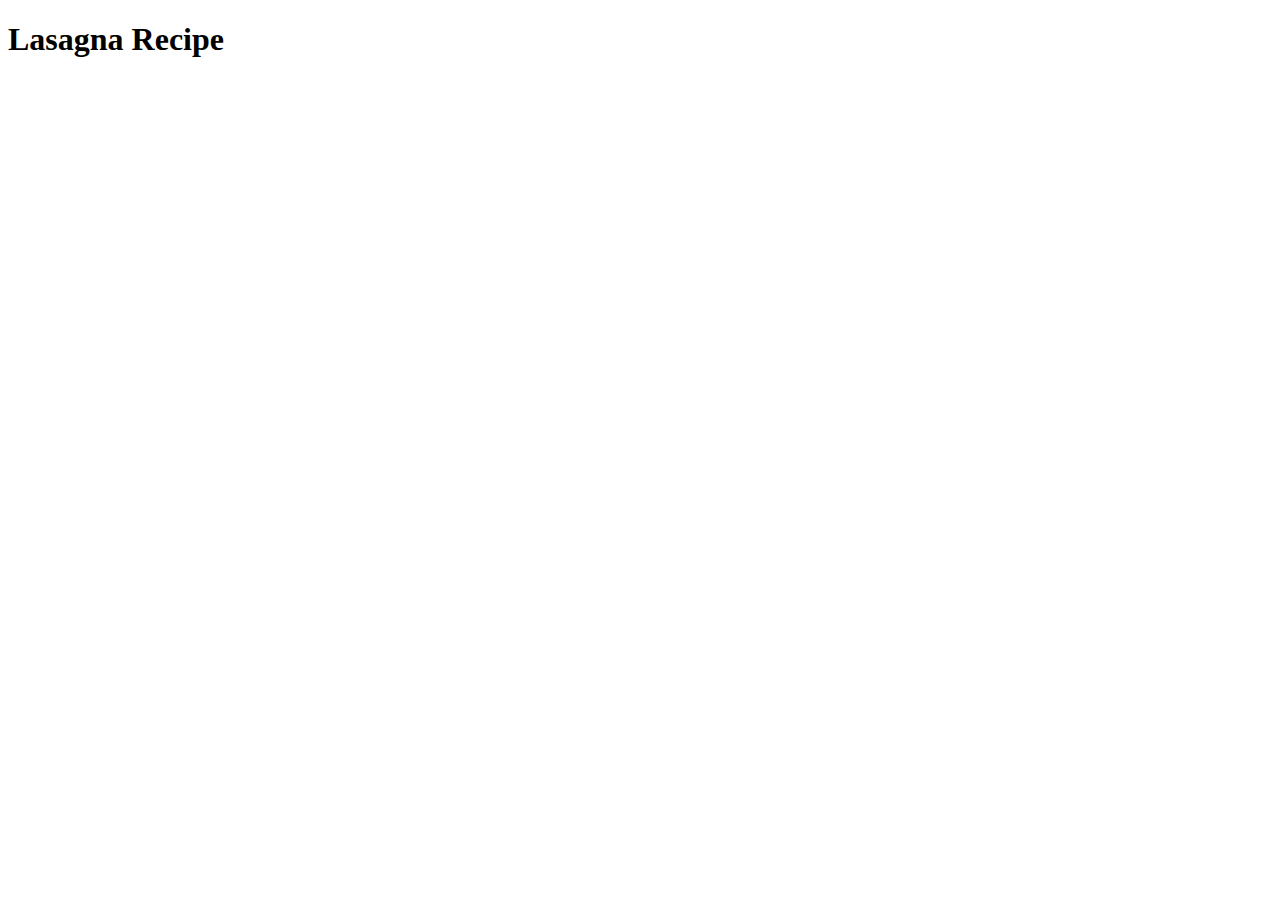
==== recipes/lasagna.html @ 75189beb "feat: Add index.html and recipes/lasagna.html" ====
<!DOCTYPE html>
<html lang="en">
<head>
  <meta charset="UTF-8">
  <meta http-equiv="X-UA-Compatible" content="IE=edge">
  <meta name="viewport" content="width=device-width, initial-scale=1.0">
  <title>Classic lasagna recipe</title>
</head>
<body>
  <h1>Lasagna Recipe</h1>
</body>
</html>
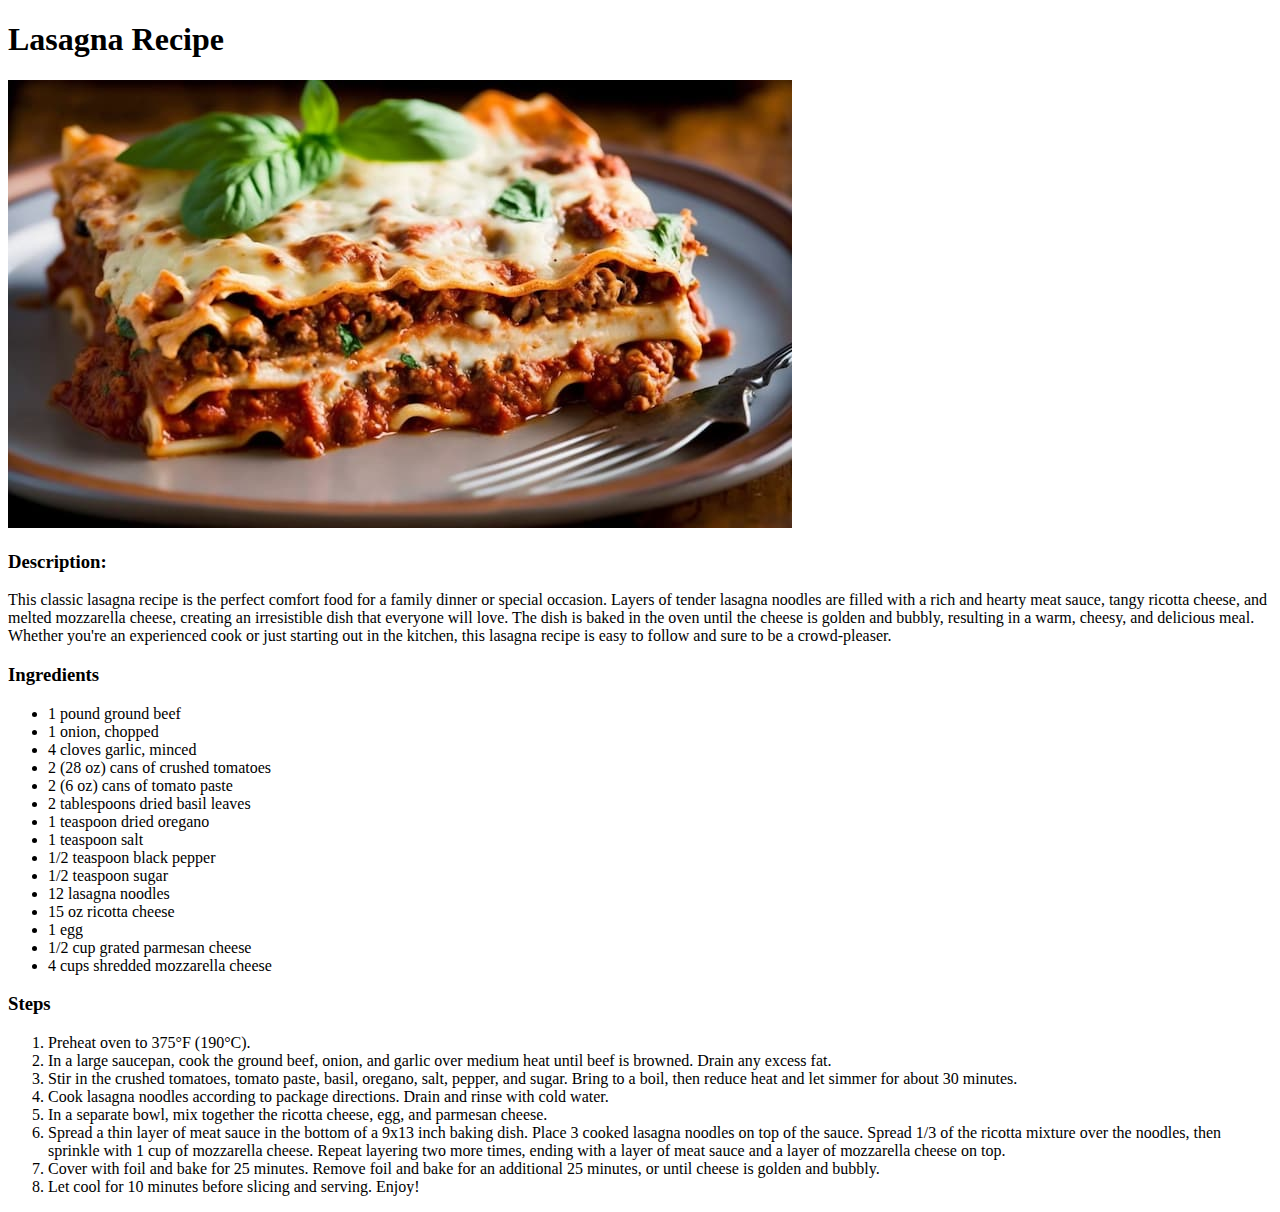
==== commit f6504ad3: "feat: Add lasagna.jpg and content of recipe" ====
--- a/recipes/lasagna.html
+++ b/recipes/lasagna.html
@@ -1,12 +1,70 @@
 <!DOCTYPE html>
 <html lang="en">
+
 <head>
   <meta charset="UTF-8">
   <meta http-equiv="X-UA-Compatible" content="IE=edge">
   <meta name="viewport" content="width=device-width, initial-scale=1.0">
   <title>Classic lasagna recipe</title>
 </head>
+
 <body>
   <h1>Lasagna Recipe</h1>
+  <img src="/images/lasagna_recipe.jpg" alt="Lasagna">
+  <h3>Description:</h3>
+  <p>This classic lasagna recipe is the perfect comfort food for a family dinner or special occasion. Layers of tender
+    lasagna noodles are filled with a rich and hearty meat sauce, tangy ricotta cheese, and melted mozzarella cheese,
+    creating an irresistible dish that everyone will love. The dish is baked in the oven until the cheese is golden and
+    bubbly, resulting in a warm, cheesy, and delicious meal. Whether you're an experienced cook or just starting out in
+    the kitchen, this lasagna recipe is easy to follow and sure to be a crowd-pleaser.</p>
+  <h3>Ingredients</h3>
+  <ul>
+    <li>1 pound ground beef</li>
+    <li>1 onion, chopped</li>
+    <li>4 cloves garlic, minced</li>
+    <li>2 (28 oz) cans of crushed tomatoes</li>
+    <li>2 (6 oz) cans of tomato paste</li>
+    <li>2 tablespoons dried basil leaves</li>
+    <li>1 teaspoon dried oregano</li>
+    <li>1 teaspoon salt</li>
+    <li>1/2 teaspoon black pepper</li>
+    <li>1/2 teaspoon sugar</li>
+    <li>12 lasagna noodles</li>
+    <li>15 oz ricotta cheese</li>
+    <li>1 egg</li>
+    <li>1/2 cup grated parmesan cheese</li>
+    <li>4 cups shredded mozzarella cheese</li>
+  </ul>
+  <h3>Steps</h3>
+  <ol>
+    <li>
+      Preheat oven to 375°F (190°C).
+    </li>
+    <li>
+      In a large saucepan, cook the ground beef, onion, and garlic over medium heat until beef is browned. Drain any
+      excess fat.
+    </li>
+    <li>
+      Stir in the crushed tomatoes, tomato paste, basil, oregano, salt, pepper, and sugar. Bring to a boil, then
+      reduce heat and let simmer for about 30 minutes.
+    </li>
+    <li>
+      Cook lasagna noodles according to package directions. Drain and rinse with cold water.
+    </li>
+    <li>
+      In a separate bowl, mix together the ricotta cheese, egg, and parmesan cheese.
+    </li>
+    <li>
+      Spread a thin layer of meat sauce in the bottom of a 9x13 inch baking dish. Place 3 cooked lasagna noodles on
+      top of the sauce. Spread 1/3 of the ricotta mixture over the noodles, then sprinkle with 1 cup of mozzarella
+      cheese. Repeat layering two more times, ending with a layer of meat sauce and a layer of mozzarella cheese on top.
+    </li>
+    <li>
+      Cover with foil and bake for 25 minutes. Remove foil and bake for an additional 25 minutes, or until cheese is
+      golden and bubbly.
+    </li>
+    <li>Let cool for 10 minutes before slicing and serving. Enjoy!</li>
+  </ol>
 </body>
+
 </html>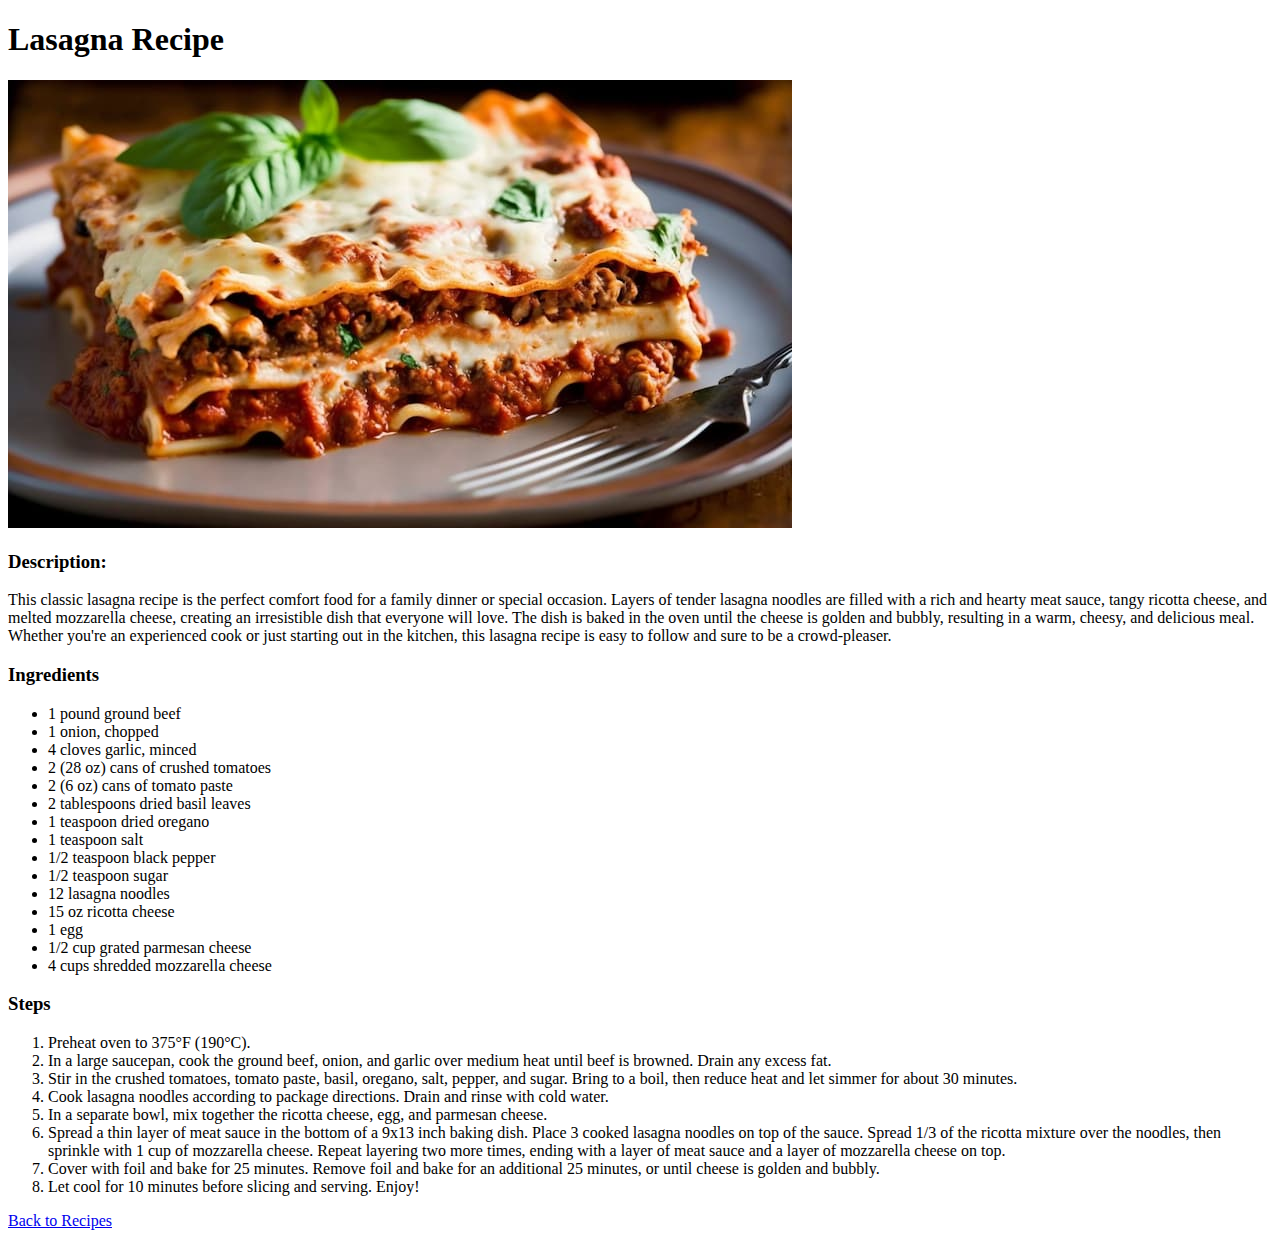
==== commit 51c117fd: "feat: Add images to recipes and 2 more recipes" ====
--- a/recipes/lasagna.html
+++ b/recipes/lasagna.html
@@ -10,7 +10,7 @@
 
 <body>
   <h1>Lasagna Recipe</h1>
-  <img src="/images/lasagna_recipe.jpg" alt="Lasagna">
+  <img src="../images/lasagna_recipe.jpg" alt="Lasagna">
   <h3>Description:</h3>
   <p>This classic lasagna recipe is the perfect comfort food for a family dinner or special occasion. Layers of tender
     lasagna noodles are filled with a rich and hearty meat sauce, tangy ricotta cheese, and melted mozzarella cheese,
@@ -65,6 +65,7 @@
     </li>
     <li>Let cool for 10 minutes before slicing and serving. Enjoy!</li>
   </ol>
+  <a href="../index.html">Back to Recipes</a>
 </body>
 
 </html>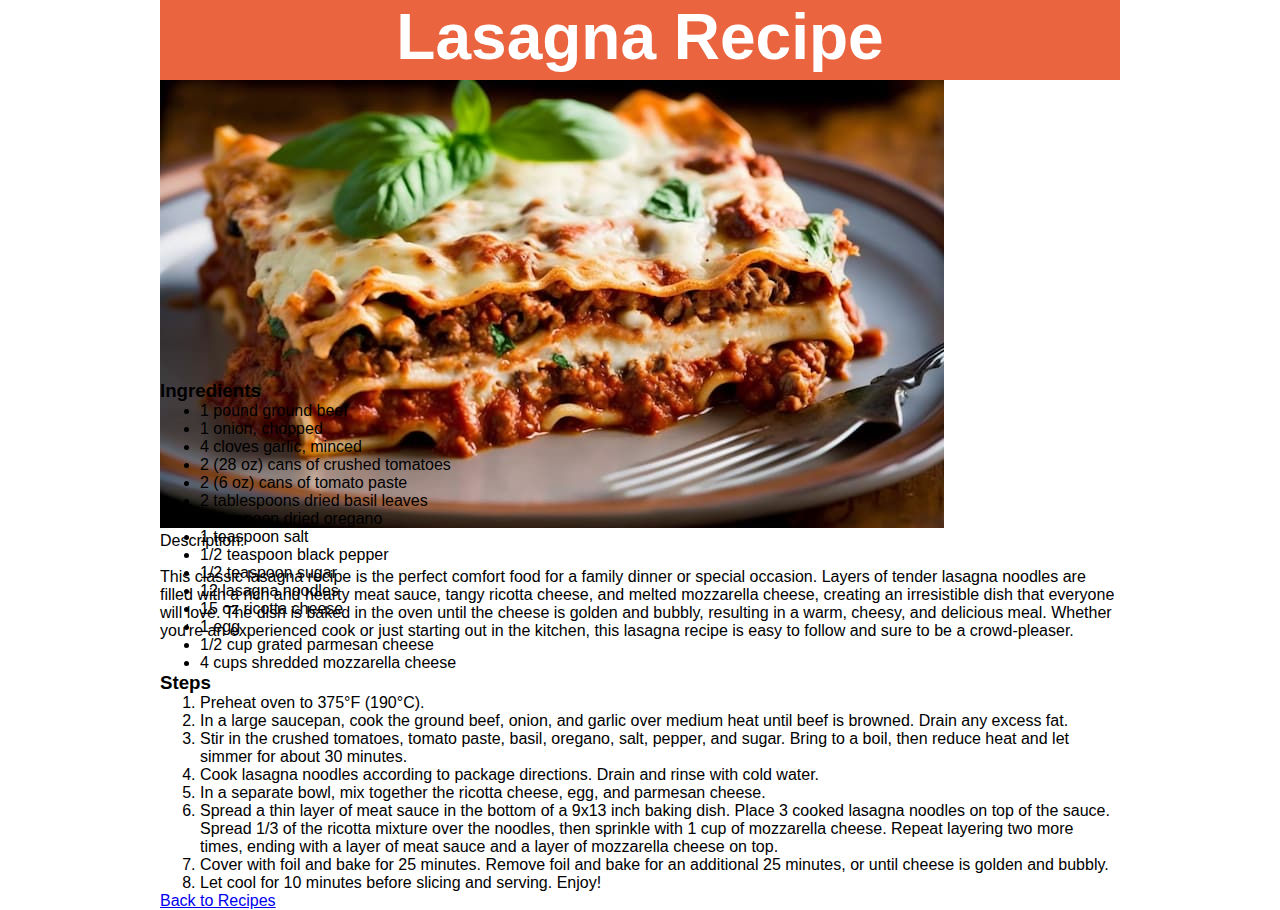
==== commit e77b850d: "Add css for index.html" ====
--- a/recipes/lasagna.html
+++ b/recipes/lasagna.html
@@ -5,67 +5,95 @@
   <meta charset="UTF-8">
   <meta http-equiv="X-UA-Compatible" content="IE=edge">
   <meta name="viewport" content="width=device-width, initial-scale=1.0">
+  <link rel="stylesheet" href="../css/style.css">
   <title>Classic lasagna recipe</title>
 </head>
 
 <body>
-  <h1>Lasagna Recipe</h1>
-  <img src="../images/lasagna_recipe.jpg" alt="Lasagna">
-  <h3>Description:</h3>
-  <p>This classic lasagna recipe is the perfect comfort food for a family dinner or special occasion. Layers of tender
-    lasagna noodles are filled with a rich and hearty meat sauce, tangy ricotta cheese, and melted mozzarella cheese,
-    creating an irresistible dish that everyone will love. The dish is baked in the oven until the cheese is golden and
-    bubbly, resulting in a warm, cheesy, and delicious meal. Whether you're an experienced cook or just starting out in
-    the kitchen, this lasagna recipe is easy to follow and sure to be a crowd-pleaser.</p>
-  <h3>Ingredients</h3>
-  <ul>
-    <li>1 pound ground beef</li>
-    <li>1 onion, chopped</li>
-    <li>4 cloves garlic, minced</li>
-    <li>2 (28 oz) cans of crushed tomatoes</li>
-    <li>2 (6 oz) cans of tomato paste</li>
-    <li>2 tablespoons dried basil leaves</li>
-    <li>1 teaspoon dried oregano</li>
-    <li>1 teaspoon salt</li>
-    <li>1/2 teaspoon black pepper</li>
-    <li>1/2 teaspoon sugar</li>
-    <li>12 lasagna noodles</li>
-    <li>15 oz ricotta cheese</li>
-    <li>1 egg</li>
-    <li>1/2 cup grated parmesan cheese</li>
-    <li>4 cups shredded mozzarella cheese</li>
-  </ul>
-  <h3>Steps</h3>
-  <ol>
-    <li>
-      Preheat oven to 375°F (190°C).
-    </li>
-    <li>
-      In a large saucepan, cook the ground beef, onion, and garlic over medium heat until beef is browned. Drain any
-      excess fat.
-    </li>
-    <li>
-      Stir in the crushed tomatoes, tomato paste, basil, oregano, salt, pepper, and sugar. Bring to a boil, then
-      reduce heat and let simmer for about 30 minutes.
-    </li>
-    <li>
-      Cook lasagna noodles according to package directions. Drain and rinse with cold water.
-    </li>
-    <li>
-      In a separate bowl, mix together the ricotta cheese, egg, and parmesan cheese.
-    </li>
-    <li>
-      Spread a thin layer of meat sauce in the bottom of a 9x13 inch baking dish. Place 3 cooked lasagna noodles on
-      top of the sauce. Spread 1/3 of the ricotta mixture over the noodles, then sprinkle with 1 cup of mozzarella
-      cheese. Repeat layering two more times, ending with a layer of meat sauce and a layer of mozzarella cheese on top.
-    </li>
-    <li>
-      Cover with foil and bake for 25 minutes. Remove foil and bake for an additional 25 minutes, or until cheese is
-      golden and bubbly.
-    </li>
-    <li>Let cool for 10 minutes before slicing and serving. Enjoy!</li>
-  </ol>
-  <a href="../index.html">Back to Recipes</a>
+  <div class="container">
+    <div>
+      <div class="title">
+        <h1>Lasagna Recipe</h1>
+      </div>
+      <div class="block">
+        <div class="img">
+          <div>
+            <img src="../images/lasagna_recipe.jpg" alt="Lasagna">
+          </div>
+          
+        </div>
+        <div class="description">
+          <div class="text">
+            Description: <br> <br>
+            This classic lasagna recipe is the perfect comfort food for a family dinner or special occasion. Layers of
+            tender
+            lasagna noodles are filled with a rich and hearty meat sauce, tangy ricotta cheese, and melted mozzarella
+            cheese,
+            creating an irresistible dish that everyone will love. The dish is baked in the oven until the cheese is
+            golden and
+            bubbly, resulting in a warm, cheesy, and delicious meal. Whether you're an experienced cook or just starting
+            out in
+            the kitchen, this lasagna recipe is easy to follow and sure to be a crowd-pleaser.
+  
+          </div>
+        </div>
+      </div>
+      
+    </div>
+    <div class="ingridients">
+      <h3>Ingredients</h3>
+      <ul>
+        <li>1 pound ground beef</li>
+        <li>1 onion, chopped</li>
+        <li>4 cloves garlic, minced</li>
+        <li>2 (28 oz) cans of crushed tomatoes</li>
+        <li>2 (6 oz) cans of tomato paste</li>
+        <li>2 tablespoons dried basil leaves</li>
+        <li>1 teaspoon dried oregano</li>
+        <li>1 teaspoon salt</li>
+        <li>1/2 teaspoon black pepper</li>
+        <li>1/2 teaspoon sugar</li>
+        <li>12 lasagna noodles</li>
+        <li>15 oz ricotta cheese</li>
+        <li>1 egg</li>
+        <li>1/2 cup grated parmesan cheese</li>
+        <li>4 cups shredded mozzarella cheese</li>
+      </ul>
+      <h3>Steps</h3>
+      <ol>
+        <li>
+          Preheat oven to 375°F (190°C).
+        </li>
+        <li>
+          In a large saucepan, cook the ground beef, onion, and garlic over medium heat until beef is browned. Drain any
+          excess fat.
+        </li>
+        <li>
+          Stir in the crushed tomatoes, tomato paste, basil, oregano, salt, pepper, and sugar. Bring to a boil, then
+          reduce heat and let simmer for about 30 minutes.
+        </li>
+        <li>
+          Cook lasagna noodles according to package directions. Drain and rinse with cold water.
+        </li>
+        <li>
+          In a separate bowl, mix together the ricotta cheese, egg, and parmesan cheese.
+        </li>
+        <li>
+          Spread a thin layer of meat sauce in the bottom of a 9x13 inch baking dish. Place 3 cooked lasagna noodles on
+          top of the sauce. Spread 1/3 of the ricotta mixture over the noodles, then sprinkle with 1 cup of mozzarella
+          cheese. Repeat layering two more times, ending with a layer of meat sauce and a layer of mozzarella cheese on
+          top.
+        </li>
+        <li>
+          Cover with foil and bake for 25 minutes. Remove foil and bake for an additional 25 minutes, or until cheese is
+          golden and bubbly.
+        </li>
+        <li>Let cool for 10 minutes before slicing and serving. Enjoy!</li>
+      </ol>
+      <a href="../index.html">Back to Recipes</a>
+    </div>
+  </div>
+
 </body>
 
 </html>--- a/css/style.css
+++ b/css/style.css
@@ -0,0 +1,58 @@
+* {
+  margin: 0;
+  font-family: Arial, Helvetica, sans-serif;
+}
+
+body {
+  margin-top: 0;
+}
+
+.container {
+  width: 960px;
+  margin-left: auto;
+  margin-right: auto;
+}
+
+.title {
+  background-color: #EB6440;
+  color: white;
+  text-align: center;
+  font-size: 32px;
+  font-weight: bolder;
+  height: 80px;
+}
+
+h1 {
+  margin-top: 0;
+  margin-bottom: 0;
+}
+
+.block {
+
+  height: 300px;
+}
+
+.gradient {
+
+  /* can be treated like a fallback */
+  background-color: #EB6440;
+  opacity: inherit;
+
+  /* will be "on top", if browser supports it */
+  background-image: linear-gradient(#EB6440, white);
+}
+
+.background-image {
+  background-image: url(../images/odin.jpg);
+  background-position: center;
+  background-size: cover;
+  height: 510px;
+  opacity: 0.4;
+}
+
+.menu {
+  font-size: 24px;
+  padding-top: 15%;
+  display: flex;
+  justify-content: center;
+}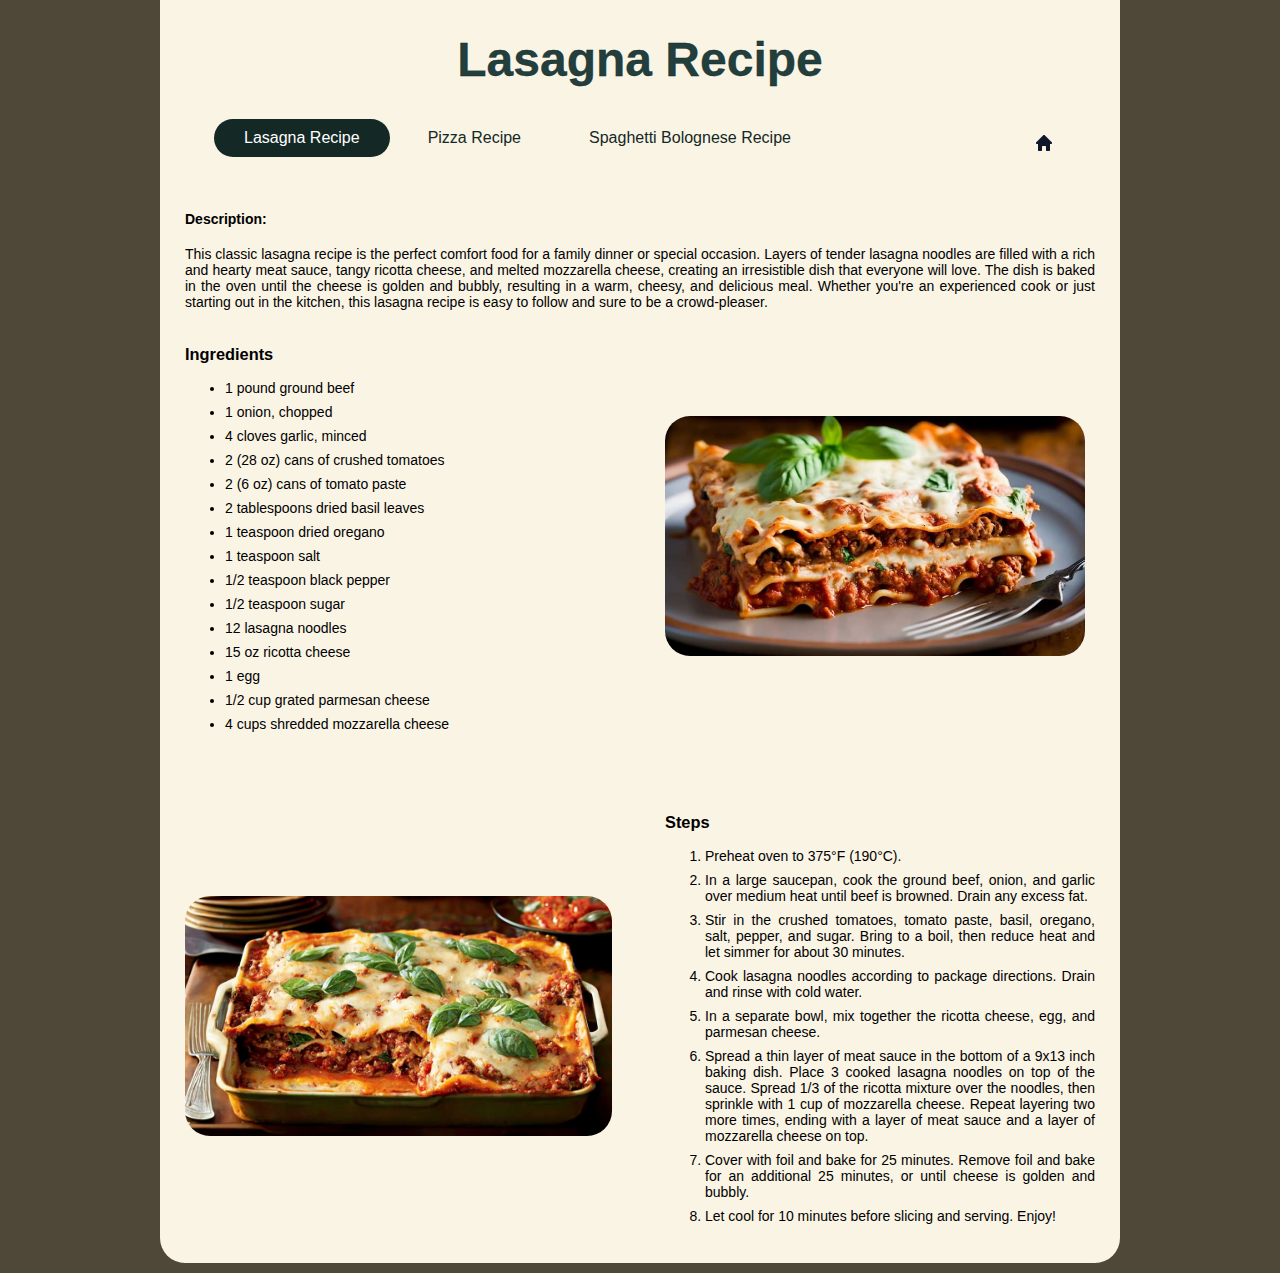
==== commit bb904f99: "feat: design version 1. new css and html" ====
--- a/recipes/lasagna.html
+++ b/recipes/lasagna.html
@@ -6,94 +6,113 @@
   <meta http-equiv="X-UA-Compatible" content="IE=edge">
   <meta name="viewport" content="width=device-width, initial-scale=1.0">
   <link rel="stylesheet" href="../css/style.css">
+
   <title>Classic lasagna recipe</title>
 </head>
 
 <body>
   <div class="container">
+
+    <div class="header">
+      <h1>Lasagna Recipe</h1>
+    </div>
+
     <div>
-      <div class="title">
-        <h1>Lasagna Recipe</h1>
+      <nav>
+
+        <ul class="navbar">
+          <li class="active"><a href="../recipes/lasagna.html">Lasagna Recipe</a></li>
+          <li><a href="../recipes/pizza.html">Pizza Recipe</a></li>
+          <li><a href="../recipes/spaghetti_bolognese.html">Spaghetti Bolognese Recipe</a></li>
+          <a href="/"><img class="logo-img" src="../images/home.png" alt="home"></a>
+        </ul>
+      </nav>
+    </div>
+
+    <div class="content">
+      <h4>Description:</h4>
+      <p>This classic lasagna recipe is the perfect comfort food for a family dinner or special occasion. Layers of
+        tender lasagna noodles are filled with a rich and hearty meat sauce, tangy ricotta cheese, and melted mozzarella
+        cheese, creating an irresistible dish that everyone will love. The dish is baked in the oven until the cheese is
+        golden and bubbly, resulting in a warm, cheesy, and delicious meal. Whether you're an experienced cook or just
+        starting
+        out in the kitchen, this lasagna recipe is easy to follow and sure to be a crowd-pleaser.
+      </p>
+
+
+    </div>
+    <div class="wrapper">
+      <div class="left">
+        <h3>Ingredients</h3>
+        <ul class="columns">
+          <li>1 pound ground beef</li>
+          <li>1 onion, chopped</li>
+          <li>4 cloves garlic, minced</li>
+          <li>2 (28 oz) cans of crushed tomatoes</li>
+          <li>2 (6 oz) cans of tomato paste</li>
+          <li>2 tablespoons dried basil leaves</li>
+          <li>1 teaspoon dried oregano</li>
+          <li>1 teaspoon salt</li>
+          <li>1/2 teaspoon black pepper</li>
+          <li>1/2 teaspoon sugar</li>
+          <li>12 lasagna noodles</li>
+          <li>15 oz ricotta cheese</li>
+          <li>1 egg</li>
+          <li>1/2 cup grated parmesan cheese</li>
+          <li>4 cups shredded mozzarella cheese</li>
+        </ul>
       </div>
-      <div class="block">
-        <div class="img">
-          <div>
-            <img src="../images/lasagna_recipe.jpg" alt="Lasagna">
-          </div>
-          
-        </div>
-        <div class="description">
-          <div class="text">
-            Description: <br> <br>
-            This classic lasagna recipe is the perfect comfort food for a family dinner or special occasion. Layers of
-            tender
-            lasagna noodles are filled with a rich and hearty meat sauce, tangy ricotta cheese, and melted mozzarella
-            cheese,
-            creating an irresistible dish that everyone will love. The dish is baked in the oven until the cheese is
-            golden and
-            bubbly, resulting in a warm, cheesy, and delicious meal. Whether you're an experienced cook or just starting
-            out in
-            the kitchen, this lasagna recipe is easy to follow and sure to be a crowd-pleaser.
-  
-          </div>
-        </div>
+      <div class="right image-img">
+        <img src="/images/lasagna_recipe.jpg" alt="">
       </div>
-      
+
+      <div class="left image-img">
+        <img src="/images/lasagna_recipe02.jpg" alt="">
+      </div>
+
+      <div class="right">
+        <h3>Steps</h3>
+        <ol class="columns">
+          <li>
+            Preheat oven to 375°F (190°C).
+          </li>
+          <li>
+            In a large saucepan, cook the ground beef, onion, and garlic over medium heat until beef is browned. Drain
+            any
+            excess fat.
+          </li>
+          <li>
+            Stir in the crushed tomatoes, tomato paste, basil, oregano, salt, pepper, and sugar. Bring to a boil, then
+            reduce heat and let simmer for about 30 minutes.
+          </li>
+          <li>
+            Cook lasagna noodles according to package directions. Drain and rinse with cold water.
+          </li>
+          <li>
+            In a separate bowl, mix together the ricotta cheese, egg, and parmesan cheese.
+          </li>
+          <li>
+            Spread a thin layer of meat sauce in the bottom of a 9x13 inch baking dish. Place 3 cooked lasagna noodles
+            on
+            top of the sauce. Spread 1/3 of the ricotta mixture over the noodles, then sprinkle with 1 cup of mozzarella
+            cheese. Repeat layering two more times, ending with a layer of meat sauce and a layer of mozzarella cheese
+            on
+            top.
+          </li>
+          <li>
+            Cover with foil and bake for 25 minutes. Remove foil and bake for an additional 25 minutes, or until cheese
+            is
+            golden and bubbly.
+          </li>
+          <li>Let cool for 10 minutes before slicing and serving. Enjoy!</li>
+        </ol>
+      </div>
+
+
     </div>
-    <div class="ingridients">
-      <h3>Ingredients</h3>
-      <ul>
-        <li>1 pound ground beef</li>
-        <li>1 onion, chopped</li>
-        <li>4 cloves garlic, minced</li>
-        <li>2 (28 oz) cans of crushed tomatoes</li>
-        <li>2 (6 oz) cans of tomato paste</li>
-        <li>2 tablespoons dried basil leaves</li>
-        <li>1 teaspoon dried oregano</li>
-        <li>1 teaspoon salt</li>
-        <li>1/2 teaspoon black pepper</li>
-        <li>1/2 teaspoon sugar</li>
-        <li>12 lasagna noodles</li>
-        <li>15 oz ricotta cheese</li>
-        <li>1 egg</li>
-        <li>1/2 cup grated parmesan cheese</li>
-        <li>4 cups shredded mozzarella cheese</li>
-      </ul>
-      <h3>Steps</h3>
-      <ol>
-        <li>
-          Preheat oven to 375°F (190°C).
-        </li>
-        <li>
-          In a large saucepan, cook the ground beef, onion, and garlic over medium heat until beef is browned. Drain any
-          excess fat.
-        </li>
-        <li>
-          Stir in the crushed tomatoes, tomato paste, basil, oregano, salt, pepper, and sugar. Bring to a boil, then
-          reduce heat and let simmer for about 30 minutes.
-        </li>
-        <li>
-          Cook lasagna noodles according to package directions. Drain and rinse with cold water.
-        </li>
-        <li>
-          In a separate bowl, mix together the ricotta cheese, egg, and parmesan cheese.
-        </li>
-        <li>
-          Spread a thin layer of meat sauce in the bottom of a 9x13 inch baking dish. Place 3 cooked lasagna noodles on
-          top of the sauce. Spread 1/3 of the ricotta mixture over the noodles, then sprinkle with 1 cup of mozzarella
-          cheese. Repeat layering two more times, ending with a layer of meat sauce and a layer of mozzarella cheese on
-          top.
-        </li>
-        <li>
-          Cover with foil and bake for 25 minutes. Remove foil and bake for an additional 25 minutes, or until cheese is
-          golden and bubbly.
-        </li>
-        <li>Let cool for 10 minutes before slicing and serving. Enjoy!</li>
-      </ol>
-      <a href="../index.html">Back to Recipes</a>
-    </div>
+
+
   </div>
-
 </body>
 
 </html>--- a/css/style.css
+++ b/css/style.css
@@ -1,58 +1,142 @@
-* {
+body {
+  background-color: #4F4737;
   margin: 0;
+  padding: 0;
   font-family: Arial, Helvetica, sans-serif;
 }
 
-body {
-  margin-top: 0;
+.container {
+  clear: both;
+  width: 960px;
+  background-color: #FAF4E5;
+  margin: 0 auto;
+  border-radius: 0% 0% 25px 25px;
 }
 
-.container {
-  width: 960px;
-  margin-left: auto;
-  margin-right: auto;
-}
-
-.title {
-  background-color: #EB6440;
-  color: white;
+.header {
+  display: flex;
+  color: #223E3D;
+  -webkit-text-stroke: 0.3px #142825;
   text-align: center;
-  font-size: 32px;
-  font-weight: bolder;
-  height: 80px;
+  font-size: 1.5em;
 }
 
 h1 {
-  margin-top: 0;
-  margin-bottom: 0;
+  height: 90%;
+  width: 100%;
 }
 
-.block {
-
-  height: 300px;
+.navbar {
+  list-style-type: none;
+  margin: 0;
+  padding: 0;
+  overflow: hidden;
+  margin-left: 50px;
 }
 
-.gradient {
-
-  /* can be treated like a fallback */
-  background-color: #EB6440;
-  opacity: inherit;
-
-  /* will be "on top", if browser supports it */
-  background-image: linear-gradient(#EB6440, white);
+.navbar li {
+  float: left;
 }
 
-.background-image {
-  background-image: url(../images/odin.jpg);
-  background-position: center;
-  background-size: cover;
-  height: 510px;
-  opacity: 0.4;
+.navbar li a {
+  display: inline-block;
+  align-items: center;
+  color: #142825;
+  text-align: center;
+  padding: 10px 30px;
+  text-decoration: none;
+  margin: 0 4px;
 }
 
-.menu {
-  font-size: 24px;
-  padding-top: 15%;
+.navbar li a:hover {
+  background-color: #142825;
+  color: white;
+  border-radius: 25px;
+}
+
+.navbar li.active a {
+  background-color: #142825;
+  color: white;
+  border-radius: 25px;
+}
+
+
+.logo-img {
+  float: right;
+  padding: 14px 16px;
+  margin-right: 50px;
+}
+
+
+.content {
+  box-sizing: border-box;
+  padding: 25px;
+  text-align: justify;
+  font-size: 14px;
+  margin-bottom: -45px;
+}
+
+.content img {
+  width: auto;
+  height: 200px;
+  display: inline;
+  float: right;
+  padding: 25px;
+  margin-top: 50px;
+  border-radius: 50px;
+}
+
+.wrapper {
   display: flex;
-  justify-content: center;
+  flex-wrap: wrap;
+  margin-bottom: 10px;
+  margin-top: -20px;
+
+}
+
+.left,
+.right {
+  flex: 1 0 50%;
+  white-space: normal;
+  text-align: justify;
+  padding: 25px;
+  box-sizing: border-box;
+  font-size: 14px;
+  margin-top: auto;
+  margin-bottom: auto;
+}
+
+.columns li {
+  margin-bottom: 8px;
+}
+
+.image-img img {
+  border-radius: 25px;
+  width: auto;
+  height: 240px;
+
+}
+
+
+/* Media query for screens smaller than 600px */
+@media only screen and (max-width: 600px) {
+  .container {
+    width: 100%;
+  }
+
+  .header h1 {
+    font-size: 1.2em;
+  }
+
+  .navbar li a {
+    font-size: 0.9em;
+  }
+
+  .content {
+    font-size: 0.9em;
+  }
+
+  .content img {
+    height: 150px;
+  }
 }